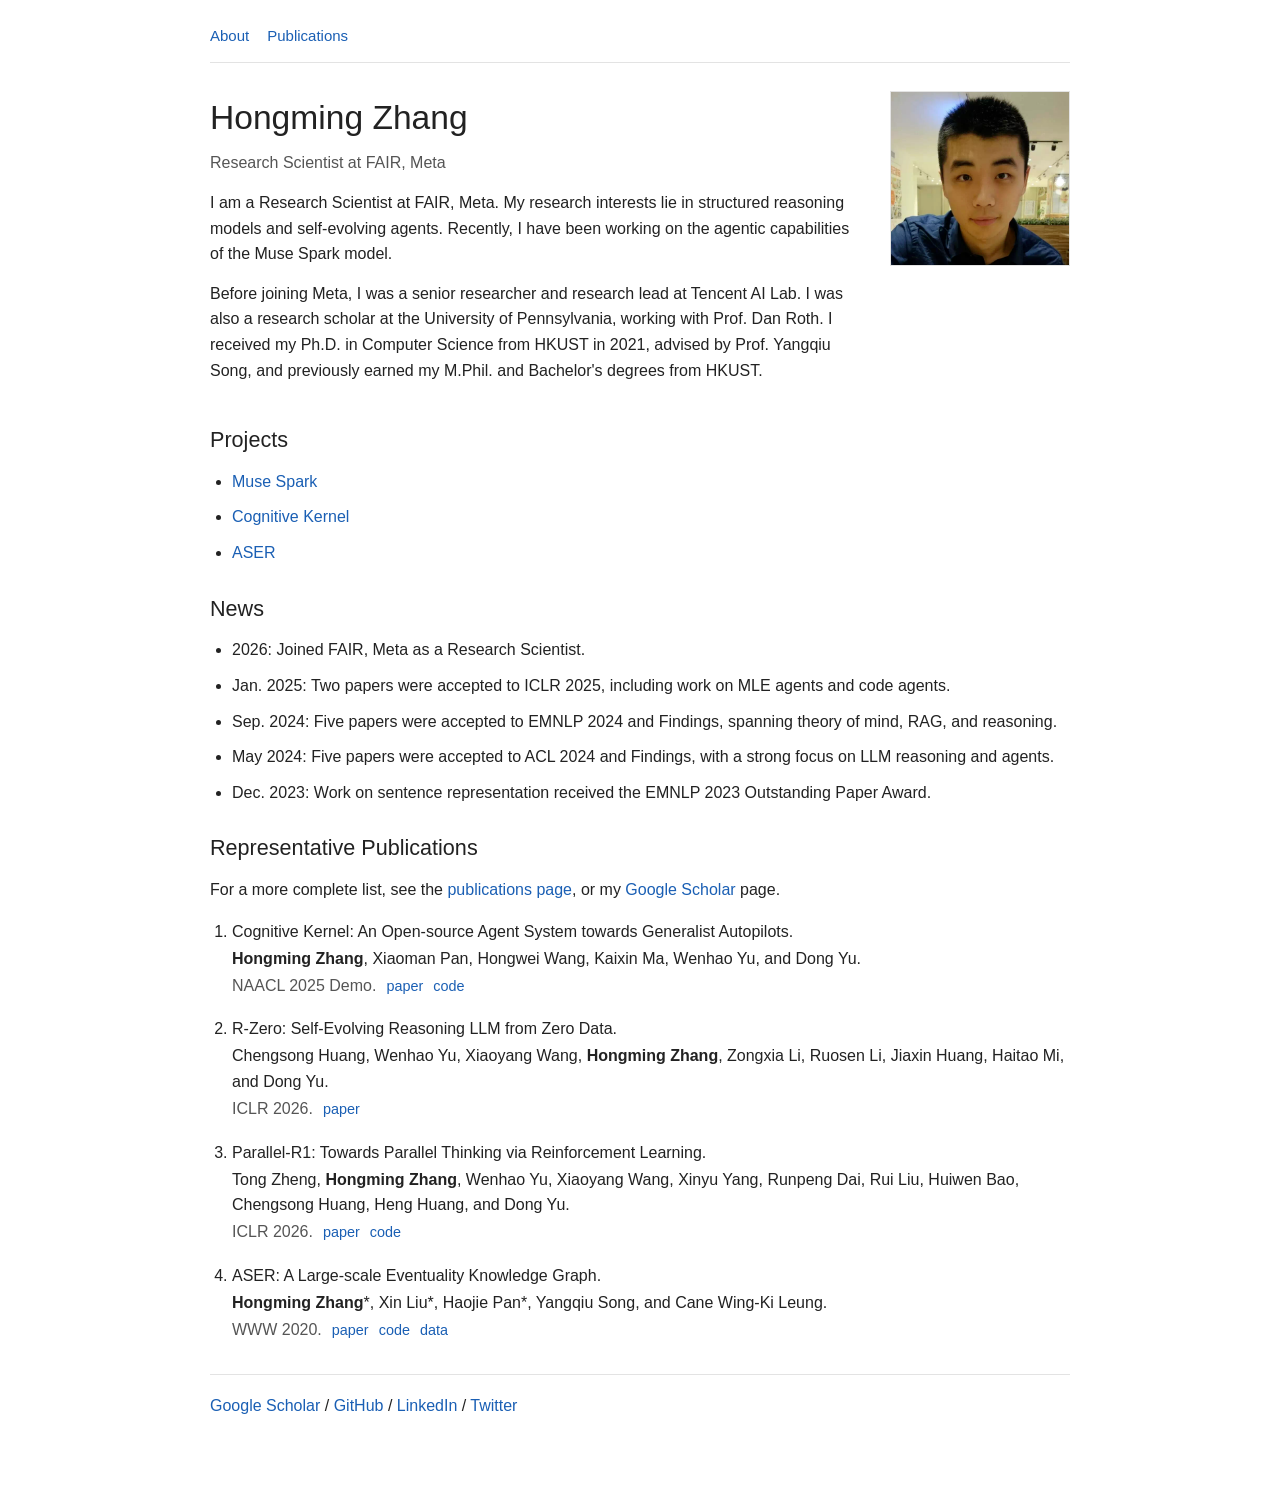
==== index.html @ acd07e4d "Initial homepage" ====
<!DOCTYPE html>
<html lang="en">
  <head>
    <meta charset="UTF-8" />
    <meta name="viewport" content="width=device-width, initial-scale=1.0" />
    <title>Hongming Zhang</title>
    <meta
      name="description"
      content="Hongming Zhang is a Research Scientist at FAIR, Meta, working on agentic capability for the Muse Spark model."
    />
    <link rel="stylesheet" href="./styles.css" />
  </head>
  <body>
    <main class="page">
      <nav class="top-nav" aria-label="Primary">
        <a href="#about">About</a>
        <a href="./publications.html">Publications</a>
      </nav>

      <section id="about" class="section intro-simple">
        <div class="intro-with-photo">
          <div>
              <h1>Hongming Zhang</h1>
              <p class="subtitle">Research Scientist at FAIR, Meta</p>
              <p>
              I am a Research Scientist at FAIR, Meta. My research interests lie in structured reasoning models and self-evolving agents. Recently, I have been working on the agentic capabilities of the Muse Spark model.
              </p>
            <p>
              Before joining Meta, I was a senior researcher and research lead at Tencent AI Lab. I was
              also a research scholar at the University of Pennsylvania, working with Prof. Dan Roth. I
              received my Ph.D. in Computer Science from HKUST in 2021, advised by Prof. Yangqiu Song,
              and previously earned my M.Phil. and Bachelor's degrees from HKUST.
            </p>
          </div>
          <aside class="portrait-simple">
            <img src="./my_photo.png" alt="Hongming Zhang" />
          </aside>
        </div>
      </section>

      <section class="section">
        <h2>Projects</h2>
        <ul>
          <li><a href="https://ai.meta.com/blog/introducing-muse-spark-msl/">Muse Spark</a></li>
          <li><a href="https://github.com/tencent/CogKernel">Cognitive Kernel</a></li>
          <li><a href="https://github.com/HKUST-KnowComp/ASER">ASER</a></li>
        </ul>
      </section>

      <section class="section">
        <h2>News</h2>
        <ul>
          <li>2026: Joined FAIR, Meta as a Research Scientist.</li>
          <li>Jan. 2025: Two papers were accepted to ICLR 2025, including work on MLE agents and code agents.</li>
          <li>Sep. 2024: Five papers were accepted to EMNLP 2024 and Findings, spanning theory of mind, RAG, and reasoning.</li>
          <li>May 2024: Five papers were accepted to ACL 2024 and Findings, with a strong focus on LLM reasoning and agents.</li>
          <li>Dec. 2023: Work on sentence representation received the EMNLP 2023 Outstanding Paper Award.</li>
        </ul>
      </section>

      <section class="section">
        <h2>Representative Publications</h2>
        <p>
          For a more complete list, see the <a href="./publications.html">publications page</a>,
          or my <a href="https://scholar.google.com/citations?hl=en&amp;user=i5ETuuQAAAAJ">Google Scholar</a> page.
        </p>
        <ol class="publication-list">
          <li>
            <span class="pub-title">Cognitive Kernel: An Open-source Agent System towards Generalist Autopilots.</span>
            <span class="pub-authors"><strong>Hongming Zhang</strong>, Xiaoman Pan, Hongwei Wang, Kaixin Ma, Wenhao Yu, and Dong Yu.</span>
            <span class="pub-meta">NAACL 2025 Demo.</span>
            <a href="https://aclanthology.org/2025.naacl-demo.29/">paper</a>
            <a href="https://github.com/tencent/CogKernel">code</a>
          </li>
          <li>
            <span class="pub-title">R-Zero: Self-Evolving Reasoning LLM from Zero Data.</span>
            <span class="pub-authors">Chengsong Huang, Wenhao Yu, Xiaoyang Wang, <strong>Hongming Zhang</strong>, Zongxia Li, Ruosen Li, Jiaxin Huang, Haitao Mi, and Dong Yu.</span>
            <span class="pub-meta">ICLR 2026.</span>
            <a href="https://arxiv.org/abs/2508.05004">paper</a>
          </li>
          <li>
            <span class="pub-title">Parallel-R1: Towards Parallel Thinking via Reinforcement Learning.</span>
            <span class="pub-authors">Tong Zheng, <strong>Hongming Zhang</strong>, Wenhao Yu, Xiaoyang Wang, Xinyu Yang, Runpeng Dai, Rui Liu, Huiwen Bao, Chengsong Huang, Heng Huang, and Dong Yu.</span>
            <span class="pub-meta">ICLR 2026.</span>
            <a href="https://arxiv.org/abs/2509.07980">paper</a>
            <a href="https://github.com/zhengkid/Parallel-R1">code</a>
          </li>
          <li>
            <span class="pub-title">ASER: A Large-scale Eventuality Knowledge Graph.</span>
            <span class="pub-authors"><strong>Hongming Zhang</strong>*, Xin Liu*, Haojie Pan*, Yangqiu Song, and Cane Wing-Ki Leung.</span>
            <span class="pub-meta">WWW 2020.</span>
            <a href="https://arxiv.org/abs/1905.00270">paper</a>
            <a href="https://github.com/HKUST-KnowComp/ASER">code</a>
            <a href="https://github.com/HKUST-KnowComp/ASER">data</a>
          </li>
        </ol>
      </section>

      <section class="section footer-links">
        <p>
          <a href="https://scholar.google.com/citations?hl=en&amp;user=i5ETuuQAAAAJ">Google Scholar</a>
          /
          <a href="https://github.com/panda0881">GitHub</a>
          /
          <a href="https://www.linkedin.com/in/hongming-zhang-54b8985a">LinkedIn</a>
          /
          <a href="https://x.com/hongming110">Twitter</a>
        </p>
      </section>
    </main>
  </body>
</html>
---- styles.css ----
:root {
  --bg: #ffffff;
  --text: #222222;
  --muted: #555555;
  --link: #1a5fb4;
  --rule: #e3e3e3;
}

* {
  box-sizing: border-box;
}

html {
  scroll-behavior: smooth;
}

body {
  margin: 0;
  background: var(--bg);
  color: var(--text);
  font-family: -apple-system, BlinkMacSystemFont, "Segoe UI", Arial, Helvetica, sans-serif;
  font-size: 16px;
  line-height: 1.6;
}

a {
  color: var(--link);
  text-decoration: none;
}

a:hover {
  text-decoration: underline;
}

h1,
h2,
h3,
p,
ul {
  margin-top: 0;
}

h1 {
  font-size: 2.1rem;
  font-weight: 500;
  margin-bottom: 0.35rem;
}

.page {
  width: min(860px, calc(100vw - 32px));
  margin: 0 auto;
  padding: 24px 0 56px;
}

.top-nav {
  display: flex;
  gap: 18px;
  padding-bottom: 14px;
  border-bottom: 1px solid var(--rule);
  margin-bottom: 28px;
  font-size: 15px;
}

.subtitle {
  color: var(--muted);
  margin-bottom: 14px;
}

.intro-with-photo {
  display: grid;
  grid-template-columns: minmax(0, 1fr) 180px;
  gap: 28px;
  align-items: start;
}

.portrait-simple img {
  width: 100%;
  display: block;
  border: 1px solid var(--rule);
}

.links {
  margin-top: 16px;
  font-size: 15px;
}

.links a + a::before {
  content: " / ";
  color: var(--muted);
}

.section {
  margin-top: 26px;
}

.section h2 {
  font-size: 1.35rem;
  font-weight: 500;
  margin-bottom: 0.7rem;
}

.section h3 {
  font-size: 1.1rem;
  font-weight: 500;
  margin-bottom: 10px;
}

.section p {
  margin-bottom: 14px;
}

.section ul {
  margin: 0;
  padding-left: 22px;
}

.section li {
  margin-bottom: 10px;
}

.publication-list {
  padding-left: 22px;
}

.publication-list li {
  margin-bottom: 18px;
}

.publication-list li {
  list-style-position: outside;
}

.pub-authors,
.pub-title,
.pub-meta {
  display: block;
}

.pub-title {
  font-weight: 500;
  margin-bottom: 0.1rem;
}

.pub-authors {
  margin-bottom: 0.08rem;
}

.pub-meta {
  color: var(--muted);
  display: inline;
}

.publication-list a {
  margin-left: 0.35rem;
  font-size: 0.9rem;
}

.publication-list a:hover {
  text-decoration: underline;
}

.footer-links {
  margin-top: 32px;
  padding-top: 18px;
  border-top: 1px solid var(--rule);
}

@media (max-width: 720px) {
  .page {
    width: min(100vw - 24px, 860px);
  }

  .intro-with-photo {
    grid-template-columns: 1fr;
  }

  .portrait-simple {
    max-width: 180px;
  }
}
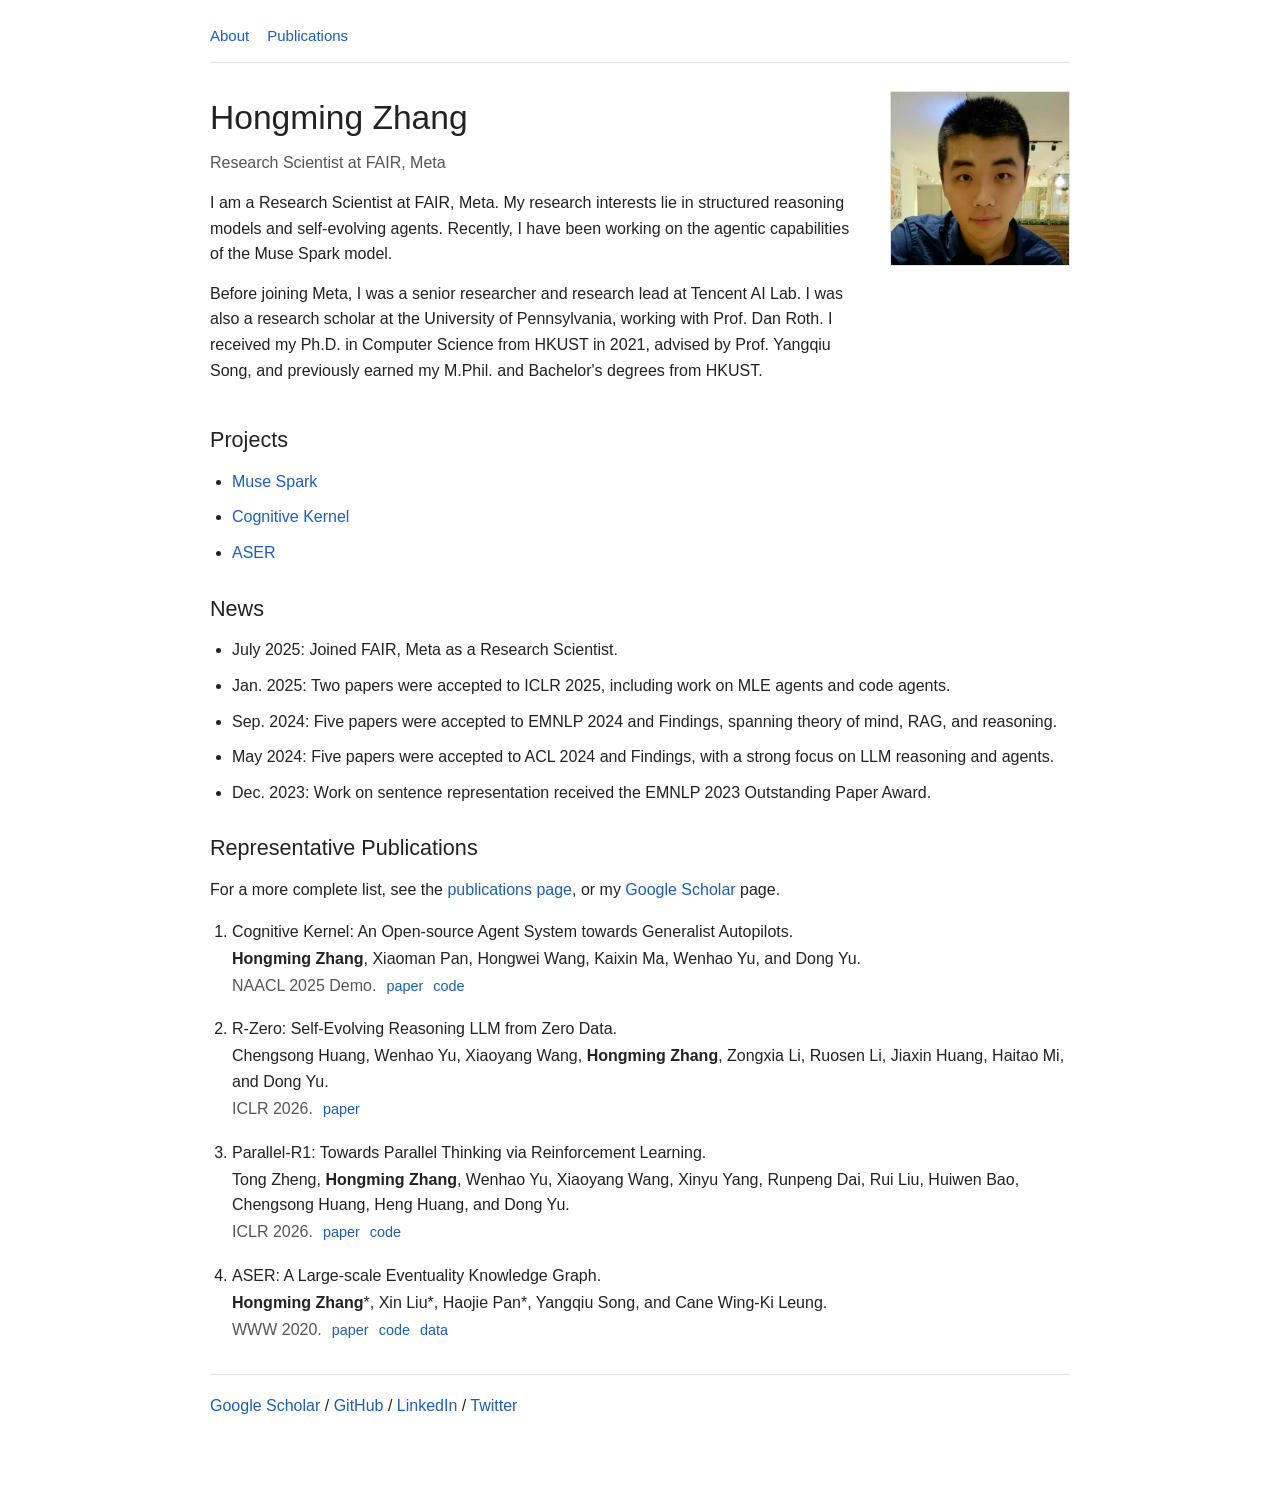
==== commit 36ff853f: "Fix Meta start date" ====
--- a/index.html
+++ b/index.html
@@ -50,7 +50,7 @@
       <section class="section">
         <h2>News</h2>
         <ul>
-          <li>2026: Joined FAIR, Meta as a Research Scientist.</li>
+          <li>July 2025: Joined FAIR, Meta as a Research Scientist.</li>
           <li>Jan. 2025: Two papers were accepted to ICLR 2025, including work on MLE agents and code agents.</li>
           <li>Sep. 2024: Five papers were accepted to EMNLP 2024 and Findings, spanning theory of mind, RAG, and reasoning.</li>
           <li>May 2024: Five papers were accepted to ACL 2024 and Findings, with a strong focus on LLM reasoning and agents.</li>
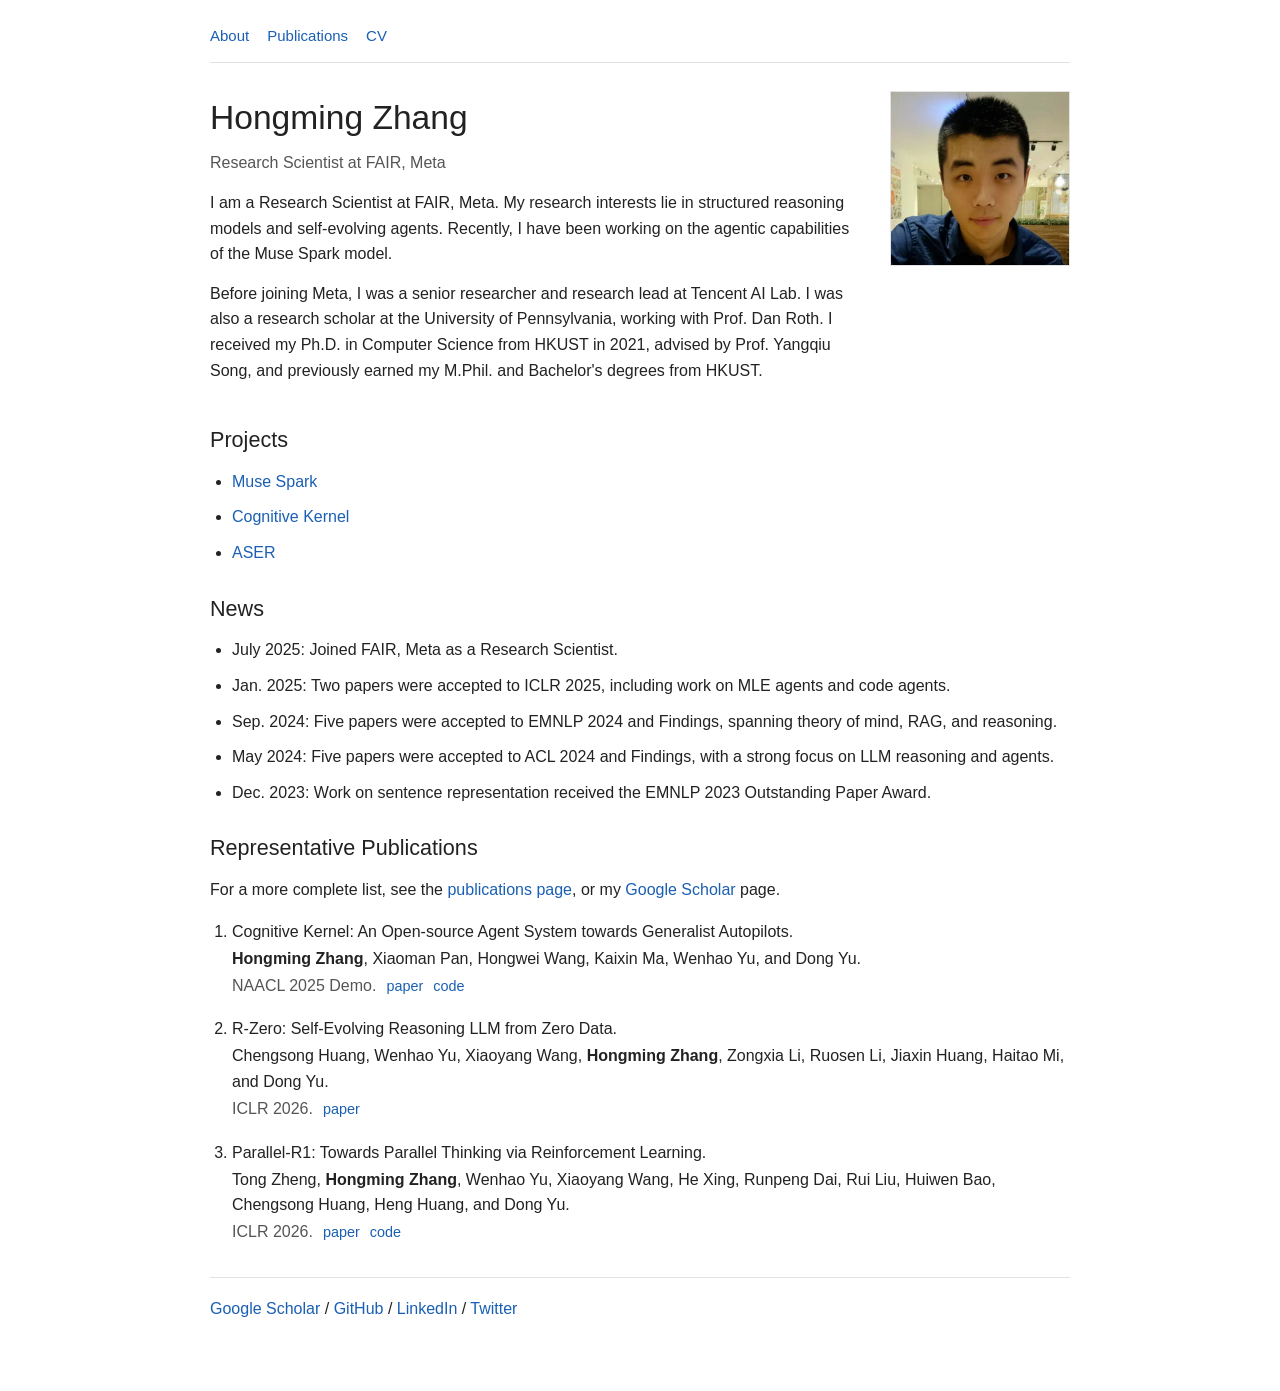
==== commit 20fdecbd: "Add CV and update homepage publications" ====
--- a/index.html
+++ b/index.html
@@ -15,6 +15,7 @@
       <nav class="top-nav" aria-label="Primary">
         <a href="#about">About</a>
         <a href="./publications.html">Publications</a>
+        <a href="./cv/resume.pdf">CV</a>
       </nav>
 
       <section id="about" class="section intro-simple">
@@ -76,22 +77,14 @@
             <span class="pub-title">R-Zero: Self-Evolving Reasoning LLM from Zero Data.</span>
             <span class="pub-authors">Chengsong Huang, Wenhao Yu, Xiaoyang Wang, <strong>Hongming Zhang</strong>, Zongxia Li, Ruosen Li, Jiaxin Huang, Haitao Mi, and Dong Yu.</span>
             <span class="pub-meta">ICLR 2026.</span>
-            <a href="https://arxiv.org/abs/2508.05004">paper</a>
+            <a href="https://openreview.net/forum?id=96apU6YzSO">paper</a>
           </li>
           <li>
             <span class="pub-title">Parallel-R1: Towards Parallel Thinking via Reinforcement Learning.</span>
-            <span class="pub-authors">Tong Zheng, <strong>Hongming Zhang</strong>, Wenhao Yu, Xiaoyang Wang, Xinyu Yang, Runpeng Dai, Rui Liu, Huiwen Bao, Chengsong Huang, Heng Huang, and Dong Yu.</span>
+            <span class="pub-authors">Tong Zheng, <strong>Hongming Zhang</strong>, Wenhao Yu, Xiaoyang Wang, He Xing, Runpeng Dai, Rui Liu, Huiwen Bao, Chengsong Huang, Heng Huang, and Dong Yu.</span>
             <span class="pub-meta">ICLR 2026.</span>
-            <a href="https://arxiv.org/abs/2509.07980">paper</a>
+            <a href="https://openreview.net/forum?id=wOmjeBN6hP">paper</a>
             <a href="https://github.com/zhengkid/Parallel-R1">code</a>
-          </li>
-          <li>
-            <span class="pub-title">ASER: A Large-scale Eventuality Knowledge Graph.</span>
-            <span class="pub-authors"><strong>Hongming Zhang</strong>*, Xin Liu*, Haojie Pan*, Yangqiu Song, and Cane Wing-Ki Leung.</span>
-            <span class="pub-meta">WWW 2020.</span>
-            <a href="https://arxiv.org/abs/1905.00270">paper</a>
-            <a href="https://github.com/HKUST-KnowComp/ASER">code</a>
-            <a href="https://github.com/HKUST-KnowComp/ASER">data</a>
           </li>
         </ol>
       </section>
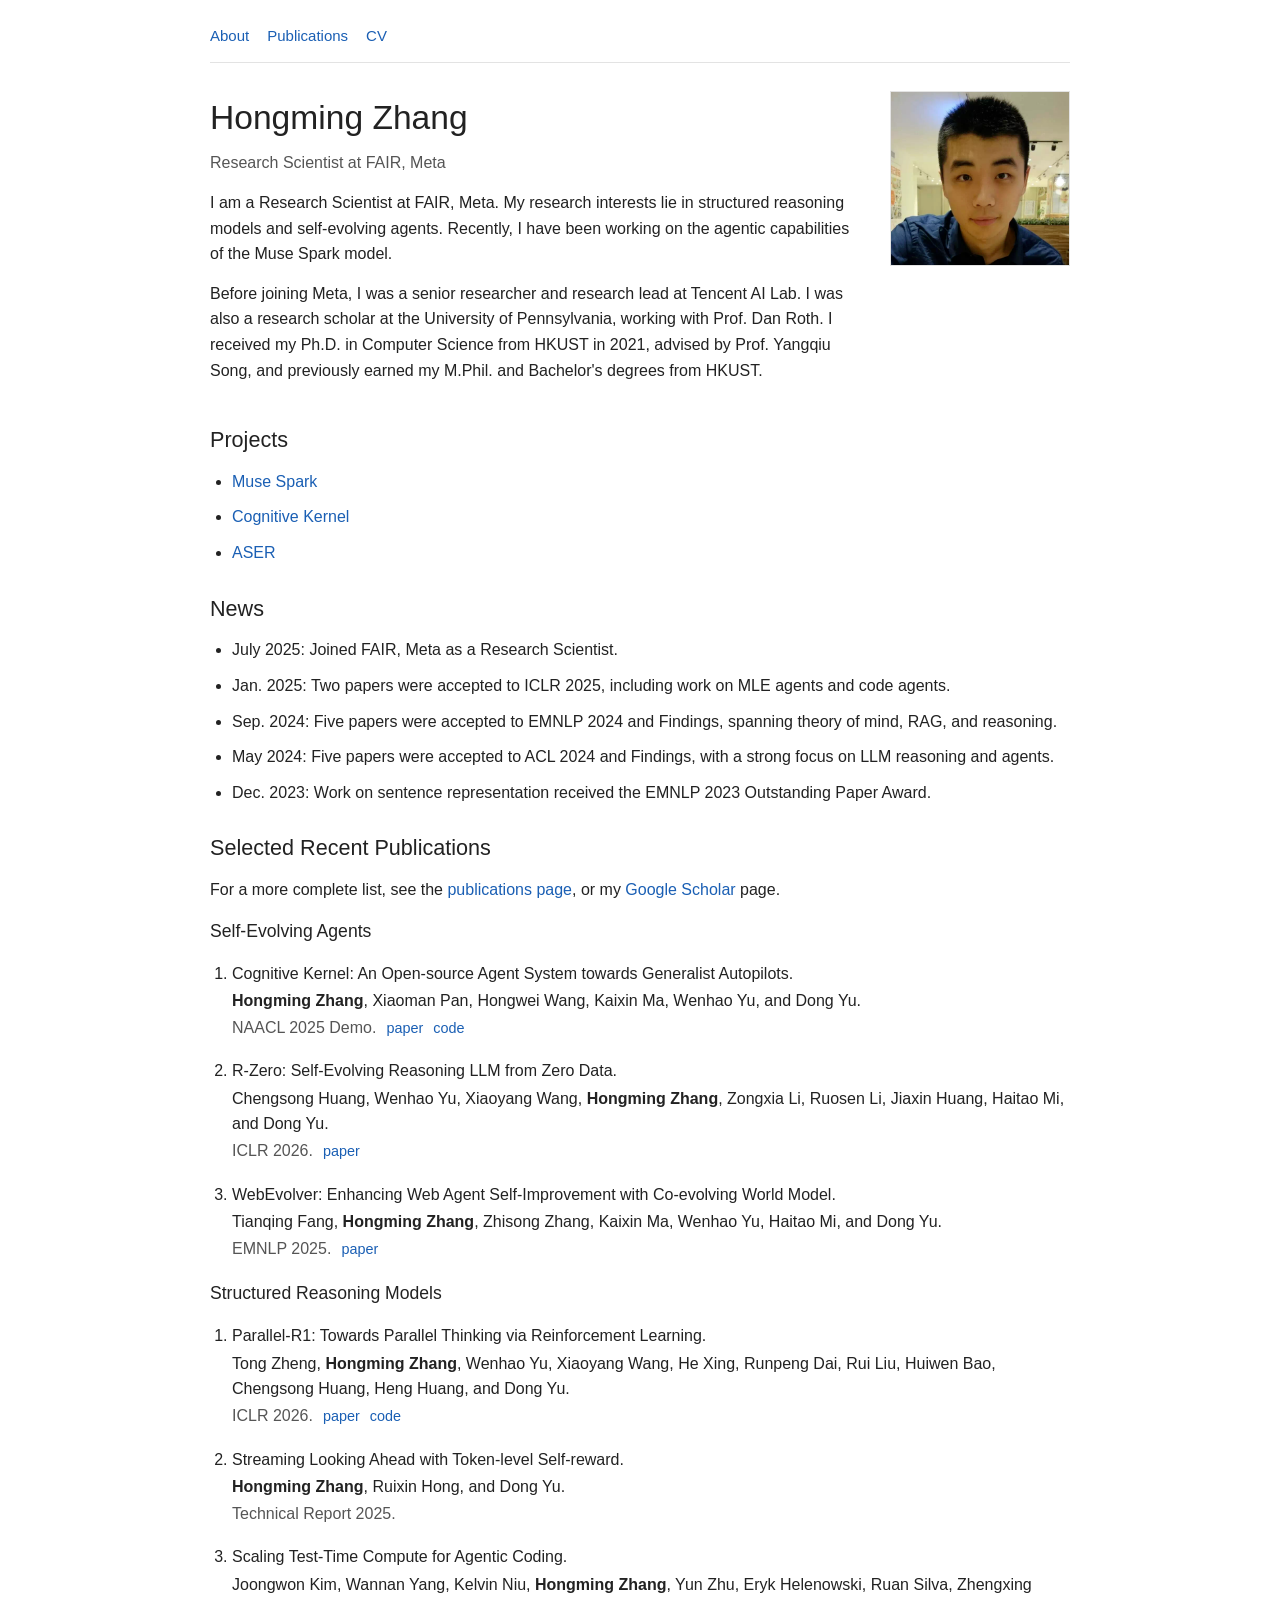
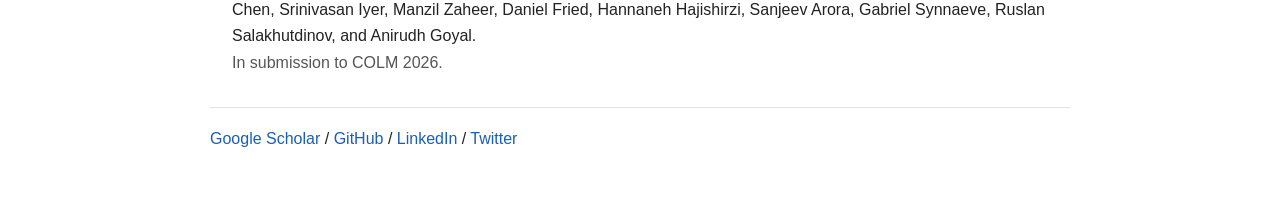
==== commit eac2ce82: "Refine CV focus and sync homepage publications" ====
--- a/index.html
+++ b/index.html
@@ -60,11 +60,12 @@
       </section>
 
       <section class="section">
-        <h2>Representative Publications</h2>
+        <h2>Selected Recent Publications</h2>
         <p>
           For a more complete list, see the <a href="./publications.html">publications page</a>,
           or my <a href="https://scholar.google.com/citations?hl=en&amp;user=i5ETuuQAAAAJ">Google Scholar</a> page.
         </p>
+        <h3>Self-Evolving Agents</h3>
         <ol class="publication-list">
           <li>
             <span class="pub-title">Cognitive Kernel: An Open-source Agent System towards Generalist Autopilots.</span>
@@ -80,11 +81,30 @@
             <a href="https://openreview.net/forum?id=96apU6YzSO">paper</a>
           </li>
           <li>
+            <span class="pub-title">WebEvolver: Enhancing Web Agent Self-Improvement with Co-evolving World Model.</span>
+            <span class="pub-authors">Tianqing Fang, <strong>Hongming Zhang</strong>, Zhisong Zhang, Kaixin Ma, Wenhao Yu, Haitao Mi, and Dong Yu.</span>
+            <span class="pub-meta">EMNLP 2025.</span>
+            <a href="https://aclanthology.org/2025.emnlp-main.454/">paper</a>
+          </li>
+        </ol>
+        <h3>Structured Reasoning Models</h3>
+        <ol class="publication-list">
+          <li>
             <span class="pub-title">Parallel-R1: Towards Parallel Thinking via Reinforcement Learning.</span>
             <span class="pub-authors">Tong Zheng, <strong>Hongming Zhang</strong>, Wenhao Yu, Xiaoyang Wang, He Xing, Runpeng Dai, Rui Liu, Huiwen Bao, Chengsong Huang, Heng Huang, and Dong Yu.</span>
             <span class="pub-meta">ICLR 2026.</span>
             <a href="https://openreview.net/forum?id=wOmjeBN6hP">paper</a>
             <a href="https://github.com/zhengkid/Parallel-R1">code</a>
+          </li>
+          <li>
+            <span class="pub-title">Streaming Looking Ahead with Token-level Self-reward.</span>
+            <span class="pub-authors"><strong>Hongming Zhang</strong>, Ruixin Hong, and Dong Yu.</span>
+            <span class="pub-meta">Technical Report 2025.</span>
+          </li>
+          <li>
+            <span class="pub-title">Scaling Test-Time Compute for Agentic Coding.</span>
+            <span class="pub-authors">Joongwon Kim, Wannan Yang, Kelvin Niu, <strong>Hongming Zhang</strong>, Yun Zhu, Eryk Helenowski, Ruan Silva, Zhengxing Chen, Srinivasan Iyer, Manzil Zaheer, Daniel Fried, Hannaneh Hajishirzi, Sanjeev Arora, Gabriel Synnaeve, Ruslan Salakhutdinov, and Anirudh Goyal.</span>
+            <span class="pub-meta">In submission to COLM 2026.</span>
           </li>
         </ol>
       </section>
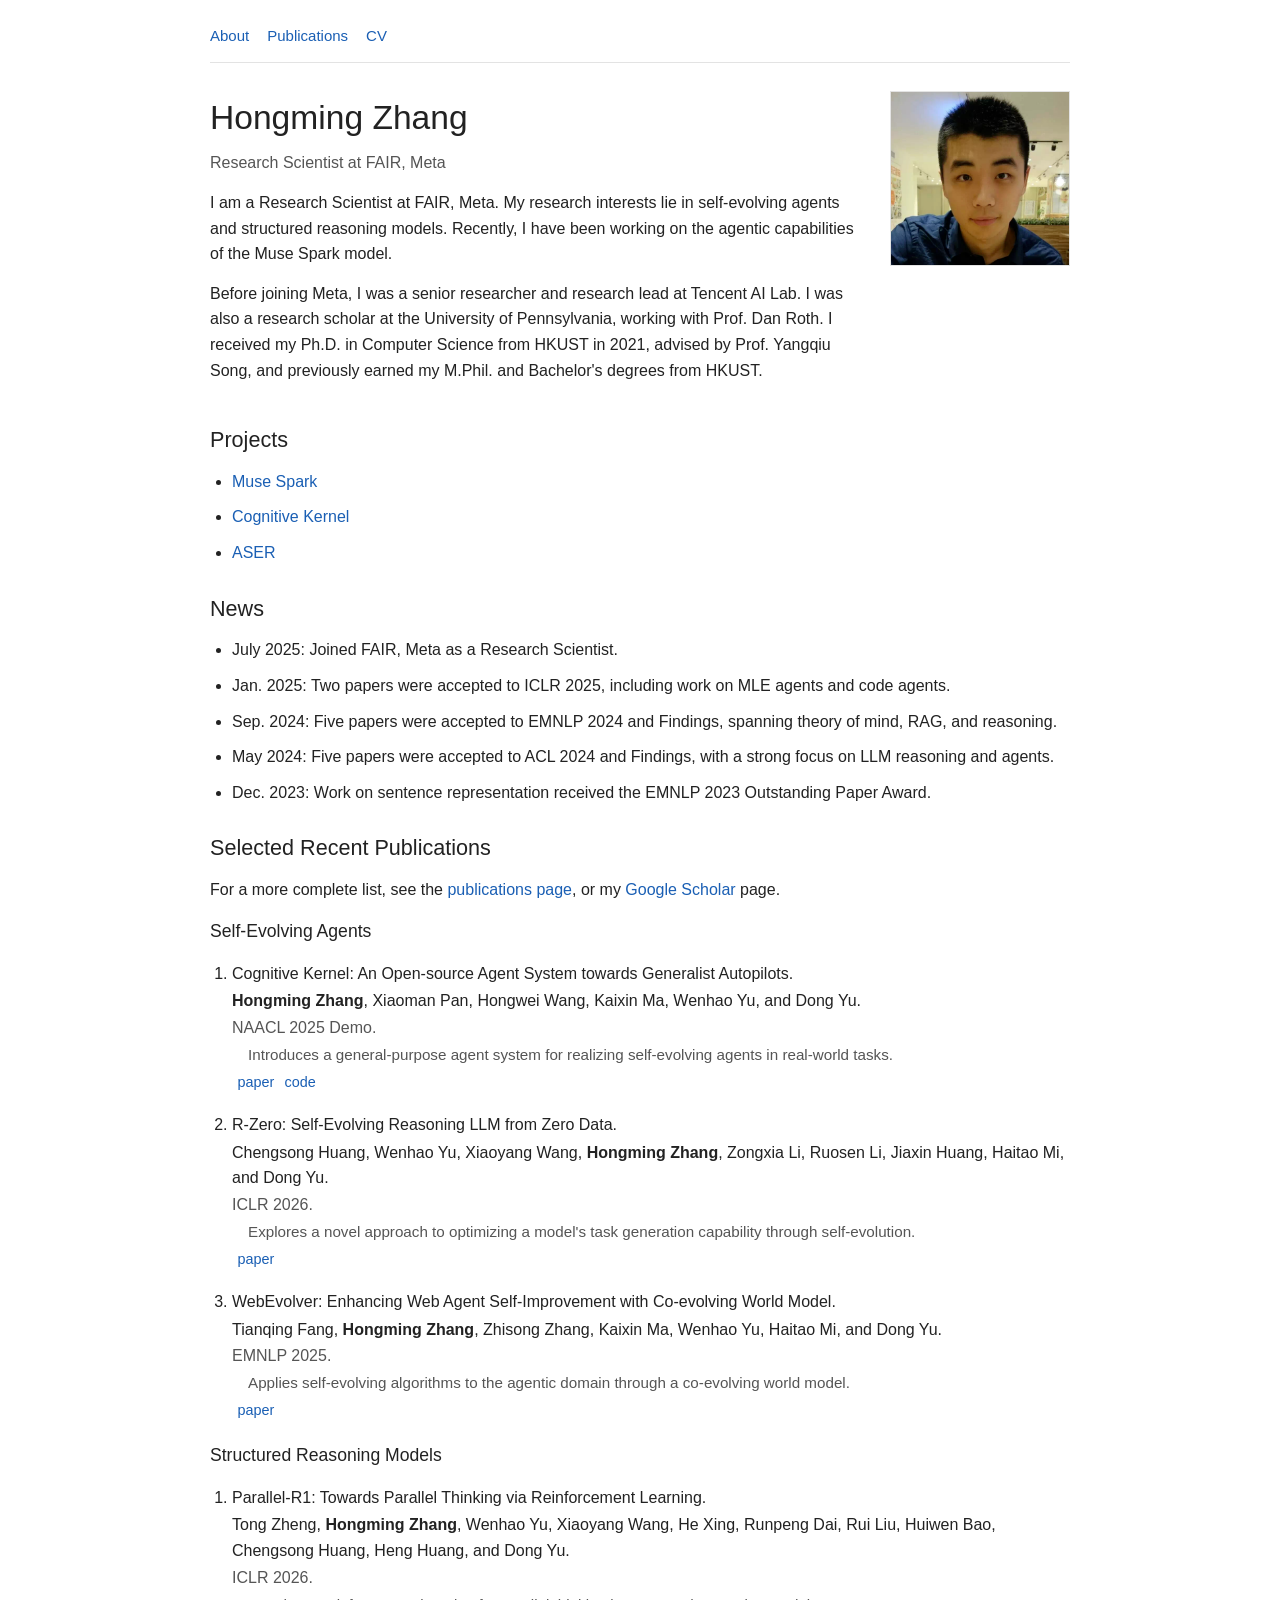
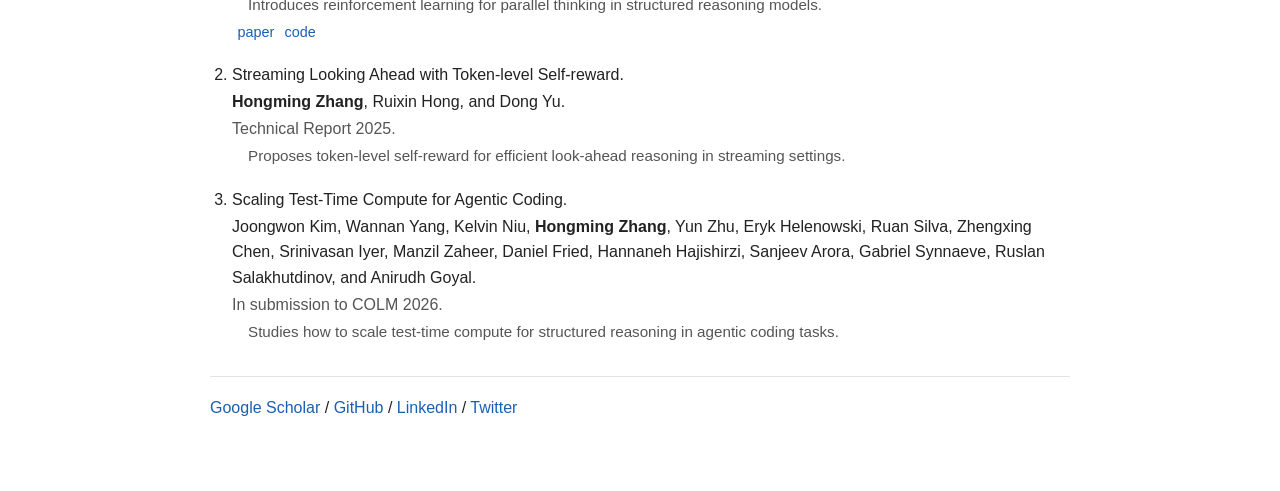
==== commit 1aa1fc33: "Refine homepage publication summaries" ====
--- a/index.html
+++ b/index.html
@@ -24,7 +24,7 @@
               <h1>Hongming Zhang</h1>
               <p class="subtitle">Research Scientist at FAIR, Meta</p>
               <p>
-              I am a Research Scientist at FAIR, Meta. My research interests lie in structured reasoning models and self-evolving agents. Recently, I have been working on the agentic capabilities of the Muse Spark model.
+              I am a Research Scientist at FAIR, Meta. My research interests lie in self-evolving agents and structured reasoning models. Recently, I have been working on the agentic capabilities of the Muse Spark model.
               </p>
             <p>
               Before joining Meta, I was a senior researcher and research lead at Tencent AI Lab. I was
@@ -71,6 +71,7 @@
             <span class="pub-title">Cognitive Kernel: An Open-source Agent System towards Generalist Autopilots.</span>
             <span class="pub-authors"><strong>Hongming Zhang</strong>, Xiaoman Pan, Hongwei Wang, Kaixin Ma, Wenhao Yu, and Dong Yu.</span>
             <span class="pub-meta">NAACL 2025 Demo.</span>
+            <span class="pub-note">Introduces a general-purpose agent system for realizing self-evolving agents in real-world tasks.</span>
             <a href="https://aclanthology.org/2025.naacl-demo.29/">paper</a>
             <a href="https://github.com/tencent/CogKernel">code</a>
           </li>
@@ -78,12 +79,14 @@
             <span class="pub-title">R-Zero: Self-Evolving Reasoning LLM from Zero Data.</span>
             <span class="pub-authors">Chengsong Huang, Wenhao Yu, Xiaoyang Wang, <strong>Hongming Zhang</strong>, Zongxia Li, Ruosen Li, Jiaxin Huang, Haitao Mi, and Dong Yu.</span>
             <span class="pub-meta">ICLR 2026.</span>
+            <span class="pub-note">Explores a novel approach to optimizing a model's task generation capability through self-evolution.</span>
             <a href="https://openreview.net/forum?id=96apU6YzSO">paper</a>
           </li>
           <li>
             <span class="pub-title">WebEvolver: Enhancing Web Agent Self-Improvement with Co-evolving World Model.</span>
             <span class="pub-authors">Tianqing Fang, <strong>Hongming Zhang</strong>, Zhisong Zhang, Kaixin Ma, Wenhao Yu, Haitao Mi, and Dong Yu.</span>
             <span class="pub-meta">EMNLP 2025.</span>
+            <span class="pub-note">Applies self-evolving algorithms to the agentic domain through a co-evolving world model.</span>
             <a href="https://aclanthology.org/2025.emnlp-main.454/">paper</a>
           </li>
         </ol>
@@ -93,6 +96,7 @@
             <span class="pub-title">Parallel-R1: Towards Parallel Thinking via Reinforcement Learning.</span>
             <span class="pub-authors">Tong Zheng, <strong>Hongming Zhang</strong>, Wenhao Yu, Xiaoyang Wang, He Xing, Runpeng Dai, Rui Liu, Huiwen Bao, Chengsong Huang, Heng Huang, and Dong Yu.</span>
             <span class="pub-meta">ICLR 2026.</span>
+            <span class="pub-note">Introduces reinforcement learning for parallel thinking in structured reasoning models.</span>
             <a href="https://openreview.net/forum?id=wOmjeBN6hP">paper</a>
             <a href="https://github.com/zhengkid/Parallel-R1">code</a>
           </li>
@@ -100,11 +104,13 @@
             <span class="pub-title">Streaming Looking Ahead with Token-level Self-reward.</span>
             <span class="pub-authors"><strong>Hongming Zhang</strong>, Ruixin Hong, and Dong Yu.</span>
             <span class="pub-meta">Technical Report 2025.</span>
+            <span class="pub-note">Proposes token-level self-reward for efficient look-ahead reasoning in streaming settings.</span>
           </li>
           <li>
             <span class="pub-title">Scaling Test-Time Compute for Agentic Coding.</span>
             <span class="pub-authors">Joongwon Kim, Wannan Yang, Kelvin Niu, <strong>Hongming Zhang</strong>, Yun Zhu, Eryk Helenowski, Ruan Silva, Zhengxing Chen, Srinivasan Iyer, Manzil Zaheer, Daniel Fried, Hannaneh Hajishirzi, Sanjeev Arora, Gabriel Synnaeve, Ruslan Salakhutdinov, and Anirudh Goyal.</span>
             <span class="pub-meta">In submission to COLM 2026.</span>
+            <span class="pub-note">Studies how to scale test-time compute for structured reasoning in agentic coding tasks.</span>
           </li>
         </ol>
       </section>
--- a/styles.css
+++ b/styles.css
@@ -132,7 +132,8 @@
 
 .pub-authors,
 .pub-title,
-.pub-meta {
+.pub-meta,
+.pub-note {
   display: block;
 }
 
@@ -148,6 +149,12 @@
 .pub-meta {
   color: var(--muted);
   display: inline;
+}
+
+.pub-note {
+  color: var(--muted);
+  font-size: 0.95rem;
+  margin: 0.15rem 0 0.1rem 1rem;
 }
 
 .publication-list a {
